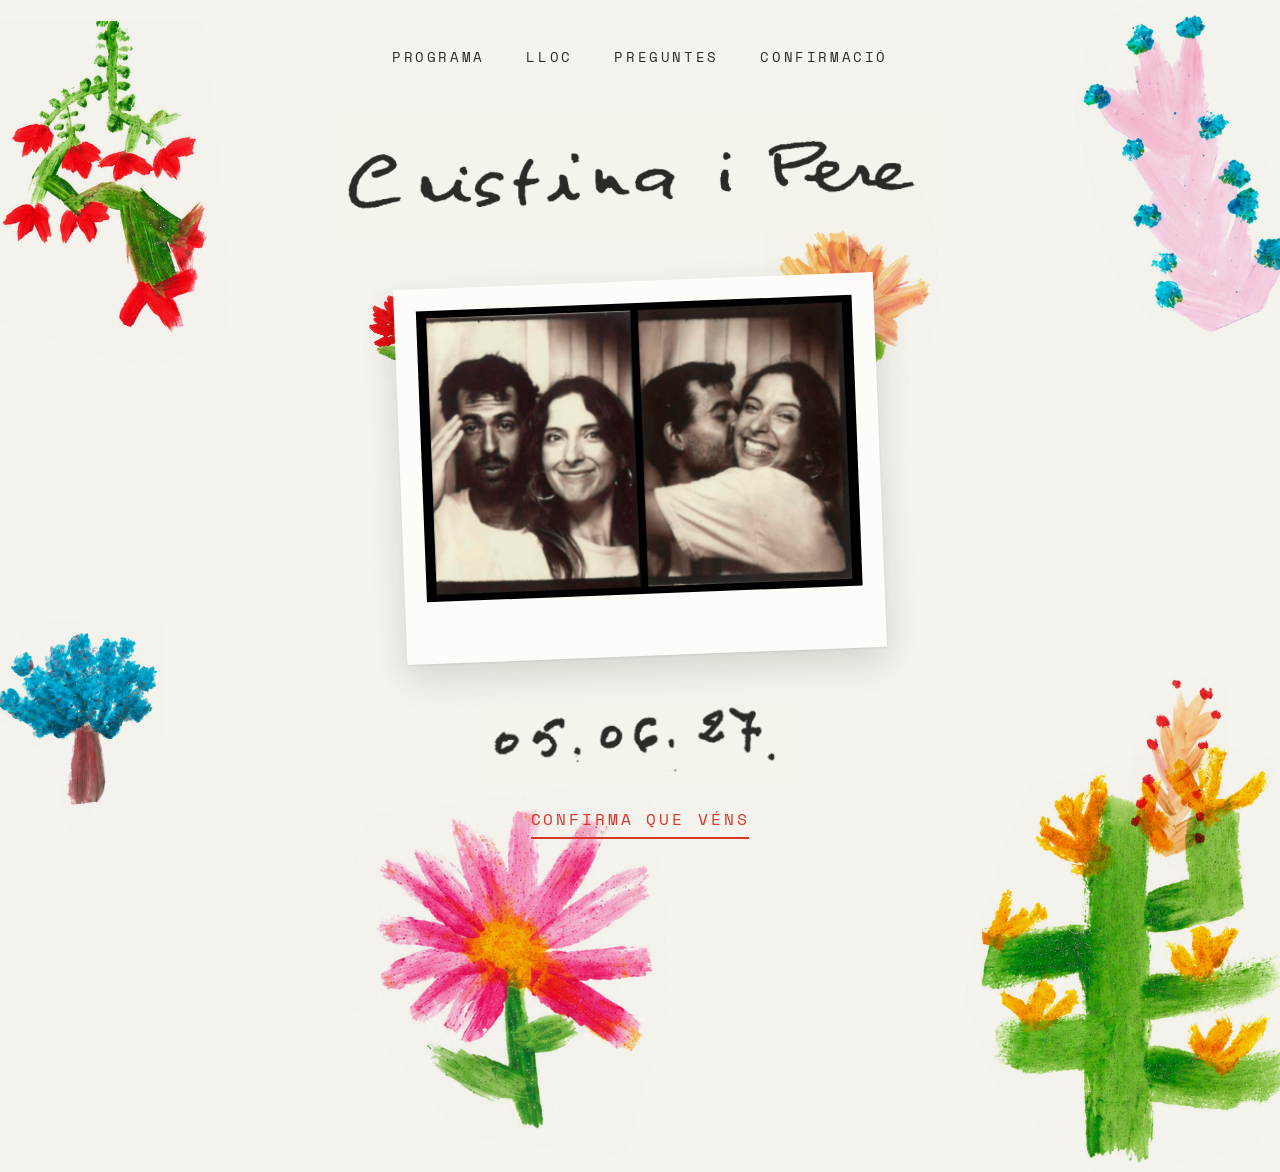
==== index.html @ 9414f6a2 "Add static wedding site for Cristina i Pere Home (two variants: plain photo and polaroid), programa," ====
<!doctype html>
<html lang="ca">
<head>
  <meta charset="utf-8">
  <meta name="viewport" content="width=device-width, initial-scale=1">
  <title>Cristina i Pere · 05.06.27</title>
  <!-- Home variant: polaroid frame -->
  <meta name="description" content="Ens casem! Cristina i Pere, 5 de juny de 2027.">
  <link rel="preconnect" href="https://fonts.googleapis.com">
  <link rel="preconnect" href="https://fonts.gstatic.com" crossorigin>
  <link href="https://fonts.googleapis.com/css2?family=Space+Mono&family=EB+Garamond:ital,wght@0,400;0,500;1,400&family=Homemade+Apple&display=swap" rel="stylesheet">
  <link rel="stylesheet" href="css/style.css">
</head>
<body>

  <div class="flora" aria-hidden="true">
    <img class="f-1" src="media/1d.jpg" alt="">
    <img class="f-3" src="media/3d.jpg" alt="">
    <img class="f-4" src="media/4d.jpg" alt="">
    <img class="f-5" src="media/5d.jpg" alt="">
    <img class="f-2" src="media/2d.jpg" alt="">
    <img class="f-6" src="media/6d.jpg" alt="">
  </div>

  <nav class="nav" aria-label="Principal">
    <a href="programa.html">Programa</a>
    <a href="lloc.html">Lloc</a>
    <a href="preguntes.html">Preguntes</a>
    <a href="confirmacio.html">Confirmació</a>
  </nav>

  <main class="hero hero--polaroid">
    <h1 class="title">
      <img src="media/cptitle.png" alt="Cristina i Pere"
           onerror="this.outerHTML='<span class=&quot;fallback&quot;>Cristina i Pere</span>'">
    </h1>

    <div class="polaroid">
      <img class="bloom bloom-left" src="media/7d.jpg" alt="" aria-hidden="true">
      <img class="bloom bloom-right" src="media/8d.jpg" alt="" aria-hidden="true">
      <div class="frame">
        <img src="media/cristinapere.gif" alt="Cristina i Pere en un fotomaton" width="1920" height="1280">
      </div>
    </div>

    <p class="date">
      <img src="media/cpdate.png" alt="05.06.27"
           onerror="this.outerHTML='<span class=&quot;fallback&quot;>05.06.27.</span>'">
    </p>

    <a class="cta" href="confirmacio.html">Confirma que véns</a>
  </main>

</body>
</html>
---- css/style.css ----
/* ---------- Tokens ---------- */
:root {
  --bg: #f5f3ed; /* matches the backdrop baked into cptitle.png / cpdate.png */
  --ink: #2b2a26;
  --ink-soft: #6b6962;
  --red: #d9372a;
  --rule: rgba(43, 42, 38, 0.18);
  --mono: "Space Mono", "SFMono-Regular", Menlo, Consolas, monospace;
  --serif: "EB Garamond", "Cormorant Garamond", Georgia, "Times New Roman", serif;
  --hand: "Homemade Apple", "Bradley Hand", "Segoe Script", cursive;
  --max: 720px;
}

/* ---------- Base ---------- */
*, *::before, *::after { box-sizing: border-box; }
html { -webkit-text-size-adjust: 100%; scroll-behavior: smooth; }
body {
  margin: 0;
  background: var(--bg);
  color: var(--ink);
  font-family: var(--serif);
  font-size: 1.2rem;
  line-height: 1.55;
  min-height: 100vh;
  position: relative;
  overflow-x: hidden;
}
img { max-width: 100%; height: auto; display: block; }
a { color: inherit; }
::selection { background: var(--red); color: #fff; }

/* ---------- Navigation ---------- */
.nav {
  position: relative;
  display: flex;
  flex-wrap: wrap;
  justify-content: center;
  gap: 0.5rem 2.6rem;
  padding: 2.6rem 1rem 0;
  font-family: var(--mono);
  font-size: 0.9rem;
  letter-spacing: 0.18em;
  text-transform: uppercase;
}
.nav a {
  text-decoration: none;
  color: var(--ink);
  padding: 0.3rem 0;
  border-bottom: 1.5px solid transparent;
  transition: color 0.2s, border-color 0.2s;
}
.nav a:hover,
.nav a:focus-visible { color: var(--red); outline: none; }
.nav a[aria-current="page"] { color: var(--red); }

/* ---------- Home hero ---------- */
.hero {
  position: relative;
  display: flex;
  flex-direction: column;
  align-items: center;
  text-align: center;
  /* bottom padding reserves room for the flowers at the foot of the page */
  padding: 7vh 1rem clamp(220px, 26vw, 420px);
}
.hero .title { width: min(80vw, 600px); margin: 0 0 7vh; }
.hero .title img { width: 100%; }
.hero .title .fallback {
  font-family: var(--hand);
  font-size: clamp(2.2rem, 7vw, 3.6rem);
  line-height: 1.3;
  margin: 0;
  font-weight: 400;
}

.photo { position: relative; width: min(88vw, 580px); }
.photo > img { position: relative; z-index: 1; width: 100%; }
.photo .bloom { position: absolute; z-index: 0; mix-blend-mode: multiply; pointer-events: none; }
.photo .bloom-left  { width: 34%; left: -13%; top: -16%; }
.photo .bloom-right { width: 40%; right: -12%; top: -30%; }

.hero .date { width: min(56vw, 320px); margin: 8vh 0 3.5vh; }
.hero .date img { width: 100%; }
.hero .date .fallback {
  font-family: var(--hand);
  font-size: clamp(1.6rem, 5vw, 2.4rem);
  margin: 0;
  letter-spacing: 0.1em;
}

/* ---------- Buttons / links ---------- */
.cta {
  font-family: var(--mono);
  font-size: 1rem;
  letter-spacing: 0.18em;
  text-transform: uppercase;
  text-decoration: none;
  color: var(--red);
  padding-bottom: 0.35rem;
  border-bottom: 2px solid var(--red);
  transition: opacity 0.2s;
}
.cta:hover { opacity: 0.7; }

.btn {
  display: inline-block;
  font-family: var(--mono);
  font-size: 0.95rem;
  letter-spacing: 0.18em;
  text-transform: uppercase;
  text-decoration: none;
  color: #fff;
  background: var(--red);
  padding: 1.1rem 2.2rem;
  border-radius: 999px;
  transition: transform 0.15s, box-shadow 0.15s;
}
.btn:hover { transform: translateY(-2px); box-shadow: 0 8px 20px rgba(217, 55, 42, 0.25); }

/* ---------- Inner pages ---------- */
.page {
  position: relative;
  max-width: var(--max);
  margin: 0 auto;
  padding: 7vh 1.25rem 14vh;
}
.page-lead {
  text-align: center;
  font-size: clamp(1.6rem, 4vw, 2.2rem);
  line-height: 1.25;
  font-weight: 400;
  margin: 0 auto 4rem;
  max-width: 24ch;
}
.page-lead em { font-style: italic; color: var(--red); }
.page p { margin: 0 0 1.2rem; }
.page h2 {
  font-family: var(--mono);
  font-weight: 400;
  font-size: 0.8rem;
  letter-spacing: 0.25em;
  text-transform: uppercase;
  color: var(--ink-soft);
  margin: 3rem 0 1rem;
}
.center { text-align: center; }

/* Schedule */
.schedule { list-style: none; margin: 0; padding: 0; }
.schedule li {
  display: grid;
  grid-template-columns: 6.5rem 1fr;
  gap: 1.5rem;
  padding: 1.4rem 0;
  border-top: 1px solid var(--rule);
}
.schedule li:last-child { border-bottom: 1px solid var(--rule); }
.schedule time {
  font-family: var(--mono);
  font-size: 0.9rem;
  letter-spacing: 0.1em;
  color: var(--red);
  padding-top: 0.3rem;
}
.schedule strong { display: block; font-weight: 500; font-size: 1.35rem; }
.schedule span { color: var(--ink-soft); }

/* Place */
.map {
  width: 100%;
  aspect-ratio: 4 / 3;
  border: 1px solid var(--rule);
  margin: 2rem 0;
  filter: grayscale(1) contrast(0.95);
}
.address { font-style: normal; }
.address a { color: var(--red); }

/* FAQ */
.faq { border-top: 1px solid var(--rule); }
.faq details { border-bottom: 1px solid var(--rule); }
.faq summary {
  cursor: pointer;
  list-style: none;
  padding: 1.3rem 2.5rem 1.3rem 0;
  font-size: 1.35rem;
  position: relative;
}
.faq summary::-webkit-details-marker { display: none; }
.faq summary::after {
  content: "+";
  position: absolute;
  right: 0.25rem;
  top: 50%;
  transform: translateY(-50%);
  font-family: var(--mono);
  color: var(--red);
  font-size: 1.3rem;
  transition: transform 0.2s;
}
.faq details[open] summary::after { transform: translateY(-50%) rotate(45deg); }
.faq details > p { margin: 0 0 1.4rem; color: var(--ink-soft); padding-right: 2.5rem; }

/* Confirmation */
.rsvp { text-align: center; }
.rsvp .btn { margin: 2rem 0 1.5rem; }
.rsvp .note { color: var(--ink-soft); font-size: 1rem; }

/* ---------- Footer ---------- */
.footer {
  position: relative;
  text-align: center;
  font-family: var(--mono);
  font-size: 0.75rem;
  letter-spacing: 0.2em;
  text-transform: uppercase;
  color: var(--ink-soft);
  /* bottom padding keeps the footer clear of the drawings anchored to the page foot */
  padding: 0 1rem clamp(3rem, 36vw, 560px);
}

/* ---------- Flora (decorative drawings) ---------- */
.flora {
  position: absolute;
  inset: 0;
  pointer-events: none;
  /* no z-index here: a stacking context would isolate the blend from the page background */
  overflow: hidden;
}
.flora img {
  position: absolute;
  mix-blend-mode: multiply;
  width: var(--w);
}
/* Positions follow the design mockup. Offsets are in vw (never % — a percentage
   would be relative to page height, so the flowers would shift between pages). */
.flora .f-1 { --w: clamp(150px, 22vw, 340px); top: -2vw;  left: -2vw; }
.flora .f-3 { --w: clamp(150px, 24vw, 370px); top: -3vw;  right: -4vw; }
.flora .f-4 { --w: clamp(110px, 15vw, 240px); top: 45vw;  left: -1vw; }
.flora .f-5 { --w: clamp(110px, 14vw, 220px); top: 48vw;  right: 2vw; }
.flora .f-2 { --w: clamp(170px, 28vw, 440px); bottom: -7vw; left: 27%; }
.flora .f-6 { --w: clamp(170px, 28vw, 440px); bottom: -4vw; right: -3vw; }

@media (max-width: 720px) {
  body { font-size: 1.1rem; }
  .nav { flex-direction: column; align-items: center; gap: 0.55rem; font-size: 0.8rem; padding-top: 2rem; }
  .hero { padding-top: 5vh; }
  .flora .f-4, .flora .f-5 { display: none; }
  .flora .f-1 { --w: 27vw; top: -1vw; left: -7vw; }
  .flora .f-3 { --w: 29vw; top: -2vw; right: -9vw; }
  .flora .f-2 { --w: 44vw; left: -8vw; bottom: -3vw; }
  .flora .f-6 { --w: 44vw; right: -8vw; bottom: -2vw; }
  .footer { padding-bottom: 60vw; }
  .schedule li { grid-template-columns: 1fr; gap: 0.25rem; }
  .page-lead { margin-bottom: 3rem; }
}

/* ---------- Home variant: polaroid ---------- */
.polaroid {
  position: relative;
  width: min(84vw, 480px);
  margin-top: 0;
}
.polaroid .frame {
  position: relative;
  z-index: 1;
  background: #fdfcf8;
  padding: 4.5% 4.5% 13%;
  transform: rotate(-2.2deg);
  box-shadow:
    0 1px 2px rgba(43, 42, 38, 0.08),
    0 14px 34px rgba(43, 42, 38, 0.16);
}
.polaroid .frame img { width: 100%; }
.polaroid .bloom { position: absolute; z-index: 0; mix-blend-mode: multiply; pointer-events: none; }
.polaroid .bloom-left  { width: 28%; left: -13%; top: -12%; }
.polaroid .bloom-right { width: 36%; right: -12%; top: -24%; }

.hero--polaroid { padding-top: 4vh; }
.hero--polaroid .title { margin-bottom: 4.5vh; }
.hero--polaroid .date { margin: 5vh 0 2.5vh; }

@media (max-width: 720px) {
  .polaroid .frame { transform: rotate(-1.6deg); }
}

/* ---------- Inner-page header with logo ---------- */
/* 3-column grid keeps the nav exactly where it sits on the home page;
   the logo hangs off its left edge, so the corner drawings stay put. */
.header {
  display: grid;
  grid-template-columns: 1fr auto 1fr;
  align-items: center;
  padding-top: 2.4rem;
}
.header .nav { padding-top: 0; }
.logo {
  grid-column: 1;
  justify-self: end;
  width: clamp(180px, 16vw, 230px);
  margin-right: 3.2rem;
  opacity: 0.9;
  transition: opacity 0.2s;
}
.logo:hover { opacity: 1; }
.logo img { width: 100%; }

@media (max-width: 1100px) {
  .header { display: block; padding-top: 0; }
  .logo {
    display: block;
    width: 170px;
    margin: 2.2rem auto 0;
  }
  .header .nav { padding-top: 1.2rem; }
}

/* Handwritten word dropped inline in a heading (media/celebrar.png).
   The PNG has generous transparent padding: at 2em tall its x-height and
   baseline line up with the Garamond around it. */
.hand-word {
  display: inline-block;
  height: 2em;
  width: auto;
  vertical-align: -0.68em;
  margin: 0 -0.25em;
}
.page-lead--wide { max-width: 30ch; }

/* Fully handwritten heading (transparent PNG with ~1/3 ink, 2/3 padding);
   negative margins trim the empty space so it sits where the text heading did. */
.page-lead--hand { max-width: none; }
.page-lead--hand img {
  width: min(100%, 600px);
  margin: -9% auto calc(3rem - 8%);
}
/* longer sentences get a little more room so the letters stay legible */
.page-lead--hand-long img { width: min(100%, 700px); }

/* Watercolour of the venue on the Lloc page */
.masia {
  width: min(100%, 520px);
  margin: -10rem auto 2.5rem;   /* tucks up under the handwritten heading */
}
.page-lead--hand { position: relative; z-index: 1; } /* heading stays above the painting */
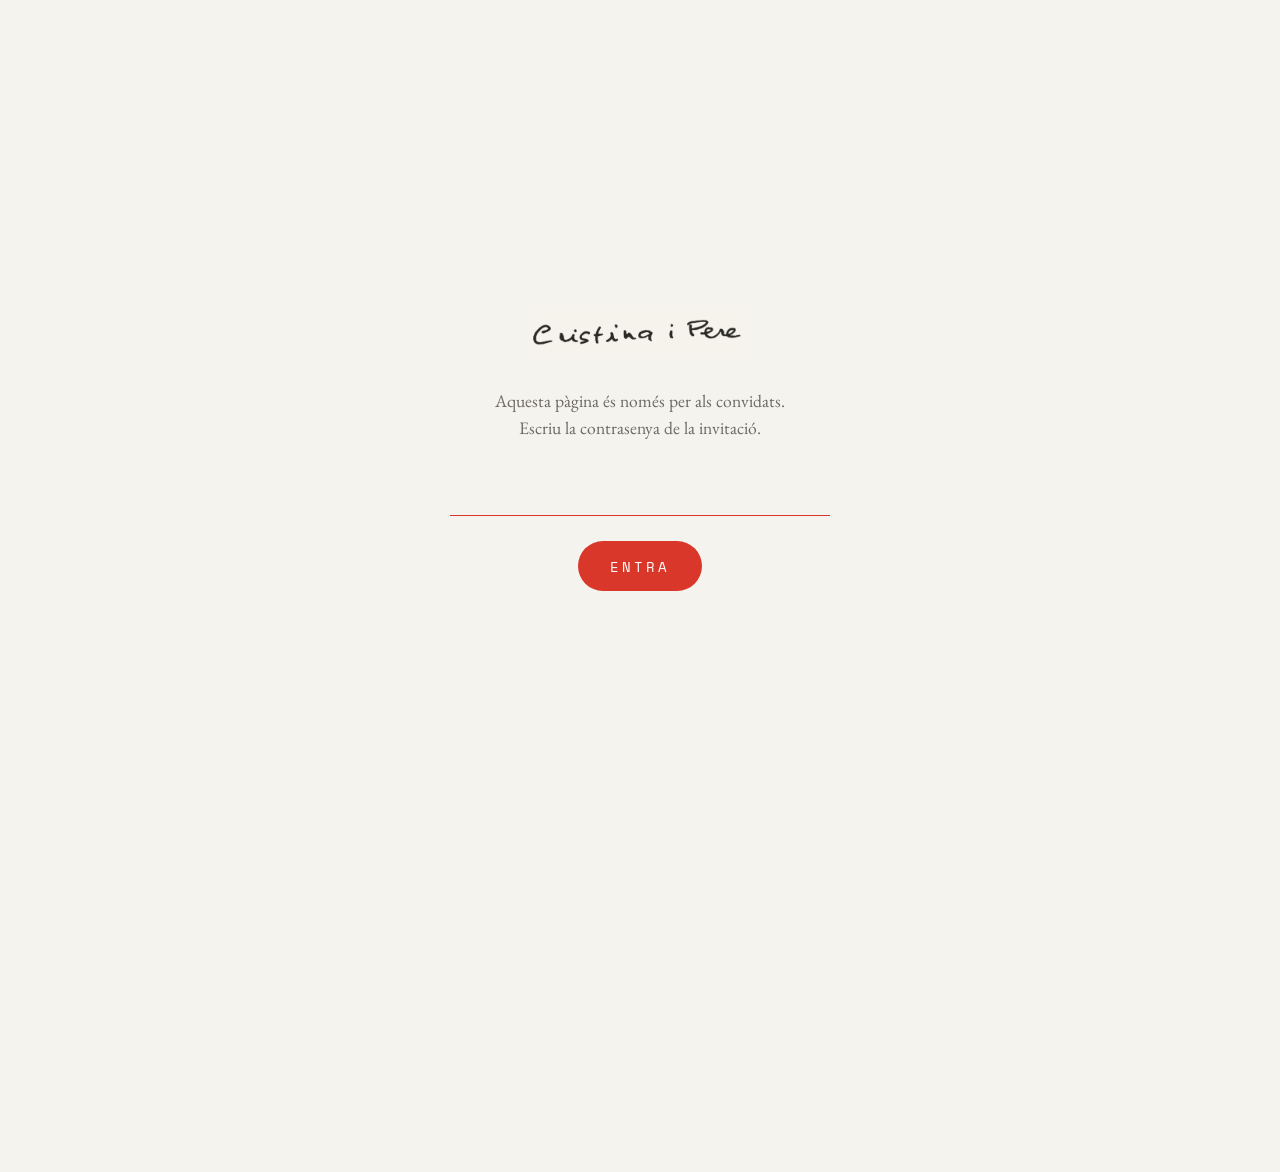
==== commit 74094687: "Add client-side password gate Guests enter the invitation code once; only its SHA-256 lives in the s" ====
--- a/index.html
+++ b/index.html
@@ -10,6 +10,7 @@
   <link rel="preconnect" href="https://fonts.gstatic.com" crossorigin>
   <link href="https://fonts.googleapis.com/css2?family=Space+Mono&family=EB+Garamond:ital,wght@0,400;0,500;1,400&family=Homemade+Apple&display=swap" rel="stylesheet">
   <link rel="stylesheet" href="css/style.css">
+  <script src="js/gate.js"></script>
 </head>
 <body>
 
--- a/css/style.css
+++ b/css/style.css
@@ -234,7 +234,7 @@
 }
 /* Positions follow the design mockup. Offsets are in vw (never % — a percentage
    would be relative to page height, so the flowers would shift between pages). */
-.flora .f-1 { --w: clamp(150px, 22vw, 340px); top: -2vw;  left: -2vw; }
+.flora .f-1 { --w: clamp(150px, 22vw, 340px); top: -4.5vw; left: -2vw; } /* the JPG has ~11% blank at the top */
 .flora .f-3 { --w: clamp(150px, 24vw, 370px); top: -3vw;  right: -4vw; }
 .flora .f-4 { --w: clamp(110px, 15vw, 240px); top: 45vw;  left: -1vw; }
 .flora .f-5 { --w: clamp(110px, 14vw, 220px); top: 48vw;  right: 2vw; }
@@ -246,7 +246,7 @@
   .nav { flex-direction: column; align-items: center; gap: 0.55rem; font-size: 0.8rem; padding-top: 2rem; }
   .hero { padding-top: 5vh; }
   .flora .f-4, .flora .f-5 { display: none; }
-  .flora .f-1 { --w: 27vw; top: -1vw; left: -7vw; }
+  .flora .f-1 { --w: 27vw; top: -5vw; left: -7vw; }
   .flora .f-3 { --w: 29vw; top: -2vw; right: -9vw; }
   .flora .f-2 { --w: 44vw; left: -8vw; bottom: -3vw; }
   .flora .f-6 { --w: 44vw; right: -8vw; bottom: -2vw; }
@@ -331,15 +331,75 @@
    negative margins trim the empty space so it sits where the text heading did. */
 .page-lead--hand { max-width: none; }
 .page-lead--hand img {
-  width: min(100%, 600px);
-  margin: -9% auto calc(3rem - 8%);
+  width: min(88%, 470px);
+  margin: -7% auto calc(3rem - 8%);
+  opacity: 0.9;    /* softens the very crisp scan so it reads like ink, not print */
 }
 /* longer sentences get a little more room so the letters stay legible */
-.page-lead--hand-long img { width: min(100%, 700px); }
+.page-lead--hand-long img { width: min(96%, 560px); }
 
 /* Watercolour of the venue on the Lloc page */
 .masia {
   width: min(100%, 520px);
-  margin: -10rem auto 2.5rem;   /* tucks up under the handwritten heading */
+  margin: -7.5rem auto 2.5rem;   /* tucks up under the handwritten heading */
 }
 .page-lead--hand { position: relative; z-index: 1; } /* heading stays above the painting */
+
+/* ---------- Password gate ---------- */
+html.locked { overflow: hidden; }
+html.locked body > :not(.gate) { visibility: hidden; }
+.gate {
+  position: fixed;
+  inset: 0;
+  z-index: 100;
+  display: flex;
+  align-items: center;
+  justify-content: center;
+  padding: 1.5rem;
+  background: var(--bg);
+  transition: opacity 0.4s;
+}
+.gate.is-open { opacity: 0; pointer-events: none; }
+.gate-box {
+  width: min(100%, 380px);
+  text-align: center;
+}
+.gate-logo { width: 220px; margin: 0 auto 2rem; }
+.gate-text { margin: 0 0 1.6rem; color: var(--ink-soft); font-size: 1.1rem; line-height: 1.5; }
+.gate-input {
+  display: block;
+  width: 100%;
+  box-sizing: border-box;
+  font-family: var(--mono);
+  font-size: 1.2rem;
+  letter-spacing: 0.4em;
+  text-align: center;
+  color: var(--ink);
+  background: transparent;
+  border: 0;
+  border-bottom: 1.5px solid var(--ink);
+  padding: 0.6rem 0;
+  margin-bottom: 1.6rem;
+  outline: none;
+  border-radius: 0;
+}
+.gate-input:focus { border-bottom-color: var(--red); }
+.gate-btn {
+  font-family: var(--mono);
+  font-size: 0.9rem;
+  letter-spacing: 0.2em;
+  text-transform: uppercase;
+  color: #fff;
+  background: var(--red);
+  border: 0;
+  border-radius: 999px;
+  padding: 0.9rem 2rem;
+  cursor: pointer;
+}
+.gate-btn:hover { opacity: 0.85; }
+.gate-error { margin: 1.2rem 0 0; color: var(--red); font-size: 1rem; }
+.gate-box.shake { animation: shake 0.35s; }
+@keyframes shake {
+  20% { transform: translateX(-6px); } 40% { transform: translateX(6px); }
+  60% { transform: translateX(-4px); } 80% { transform: translateX(4px); }
+}
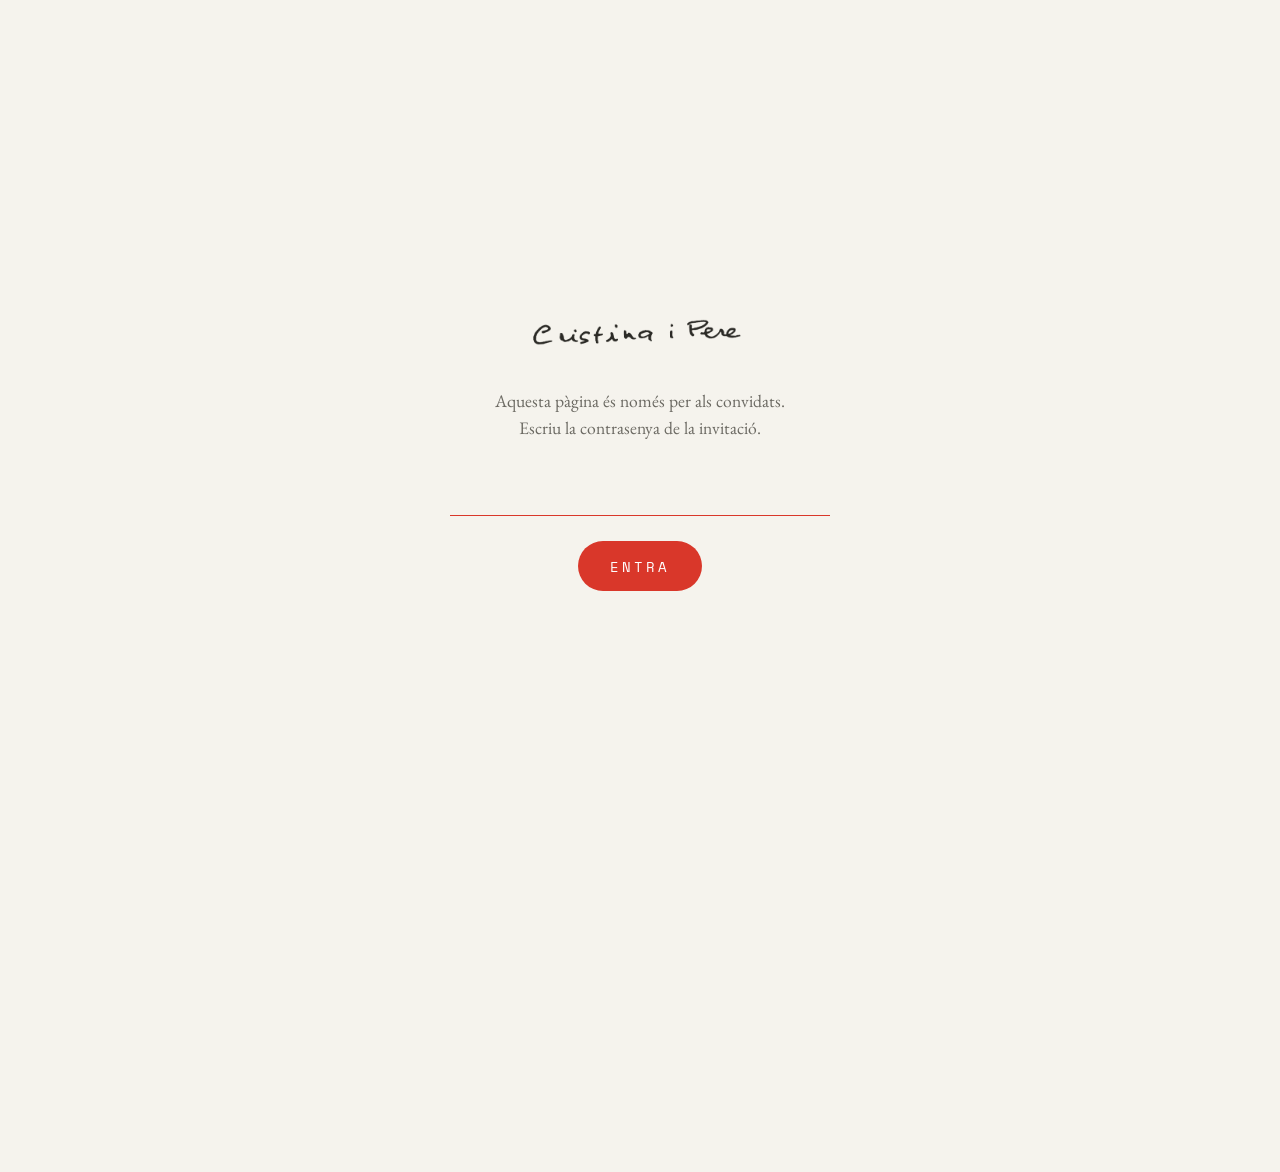
==== commit 7017ba11: "Add burger menu on phones Full-screen menu behind a two-line burger, small logo top-left on inner pa" ====
--- a/index.html
+++ b/index.html
@@ -4,6 +4,15 @@
   <meta charset="utf-8">
   <meta name="viewport" content="width=device-width, initial-scale=1">
   <title>Cristina i Pere · 05.06.27</title>
+  <meta property="og:type" content="website">
+  <meta property="og:site_name" content="Cristina i Pere">
+  <meta property="og:title" content="Cristina i Pere · 05.06.27">
+  <meta property="og:description" content="Ens casem! 5 de juny de 2027. Tota la informació i la confirmació d'assistència.">
+  <meta property="og:url" content="https://bertacume.github.io/kittypereboda/">
+  <meta property="og:image" content="https://bertacume.github.io/kittypereboda/media/share.jpg">
+  <meta property="og:image:width" content="1200">
+  <meta property="og:image:height" content="630">
+  <meta name="twitter:card" content="summary_large_image">
   <!-- Home variant: polaroid frame -->
   <meta name="description" content="Ens casem! Cristina i Pere, 5 de juny de 2027.">
   <link rel="preconnect" href="https://fonts.googleapis.com">
@@ -11,6 +20,7 @@
   <link href="https://fonts.googleapis.com/css2?family=Space+Mono&family=EB+Garamond:ital,wght@0,400;0,500;1,400&family=Homemade+Apple&display=swap" rel="stylesheet">
   <link rel="stylesheet" href="css/style.css">
   <script src="js/gate.js"></script>
+  <script src="js/nav.js" defer></script>
 </head>
 <body>
 
@@ -23,7 +33,12 @@
     <img class="f-6" src="media/6d.jpg" alt="">
   </div>
 
-  <nav class="nav" aria-label="Principal">
+  <button class="burger" type="button" aria-label="Menú" aria-expanded="false" aria-controls="nav">
+    <span></span><span></span>
+  </button>
+
+  <nav class="nav" id="nav" aria-label="Principal">
+    <a href="index.html" aria-current="page">Inici</a>
     <a href="programa.html">Programa</a>
     <a href="lloc.html">Lloc</a>
     <a href="preguntes.html">Preguntes</a>
@@ -48,6 +63,7 @@
       <img src="media/cpdate.png" alt="05.06.27"
            onerror="this.outerHTML='<span class=&quot;fallback&quot;>05.06.27.</span>'">
     </p>
+    <p class="hero-label hero-label--place">Mas Rocosa &middot; Sant Martí Vell</p>
 
     <a class="cta" href="confirmacio.html">Confirma que véns</a>
   </main>
--- a/css/style.css
+++ b/css/style.css
@@ -243,13 +243,7 @@
 
 @media (max-width: 720px) {
   body { font-size: 1.1rem; }
-  .nav { flex-direction: column; align-items: center; gap: 0.55rem; font-size: 0.8rem; padding-top: 2rem; }
   .hero { padding-top: 5vh; }
-  .flora .f-4, .flora .f-5 { display: none; }
-  .flora .f-1 { --w: 27vw; top: -5vw; left: -7vw; }
-  .flora .f-3 { --w: 29vw; top: -2vw; right: -9vw; }
-  .flora .f-2 { --w: 44vw; left: -8vw; bottom: -3vw; }
-  .flora .f-6 { --w: 44vw; right: -8vw; bottom: -2vw; }
   .footer { padding-bottom: 60vw; }
   .schedule li { grid-template-columns: 1fr; gap: 0.25rem; }
   .page-lead { margin-bottom: 3rem; }
@@ -282,37 +276,6 @@
 
 @media (max-width: 720px) {
   .polaroid .frame { transform: rotate(-1.6deg); }
-}
-
-/* ---------- Inner-page header with logo ---------- */
-/* 3-column grid keeps the nav exactly where it sits on the home page;
-   the logo hangs off its left edge, so the corner drawings stay put. */
-.header {
-  display: grid;
-  grid-template-columns: 1fr auto 1fr;
-  align-items: center;
-  padding-top: 2.4rem;
-}
-.header .nav { padding-top: 0; }
-.logo {
-  grid-column: 1;
-  justify-self: end;
-  width: clamp(180px, 16vw, 230px);
-  margin-right: 3.2rem;
-  opacity: 0.9;
-  transition: opacity 0.2s;
-}
-.logo:hover { opacity: 1; }
-.logo img { width: 100%; }
-
-@media (max-width: 1100px) {
-  .header { display: block; padding-top: 0; }
-  .logo {
-    display: block;
-    width: 170px;
-    margin: 2.2rem auto 0;
-  }
-  .header .nav { padding-top: 1.2rem; }
 }
 
 /* Handwritten word dropped inline in a heading (media/celebrar.png).
@@ -403,3 +366,117 @@
   20% { transform: translateX(-6px); } 40% { transform: translateX(6px); }
   60% { transform: translateX(-4px); } 80% { transform: translateX(4px); }
 }
+
+/* ---------- Home: small mono labels (phone layout only) ---------- */
+.hero-label {
+  display: none;
+  font-family: var(--mono);
+  font-size: 0.72rem;
+  letter-spacing: 0.25em;
+  text-transform: uppercase;
+  color: var(--ink-soft);
+  margin: 0;
+}
+
+/* ---------- Home on phones: follows the mobile mockup ---------- */
+@media (max-width: 720px) {
+  .hero { padding: 3vh 1rem 200px; }
+  .hero .title { width: 66vw; margin-bottom: 0; }
+  .hero-label { display: block; }
+  .hero-label--place { margin-top: 0.4rem; }
+
+  .photo, .polaroid { width: 66vw; margin-top: 1.6rem; }
+  .polaroid .bloom, .photo .bloom { display: none; }
+
+  .hero .date { width: 40vw; margin: 2.4rem 0 0; }
+
+  /* the underlined link becomes a pill button */
+  .hero .cta {
+    margin-top: 1.6rem;
+    color: #fff;
+    background: var(--red);
+    border-bottom: 0;
+    border-radius: 999px;
+    padding: 1.05rem 2.4rem;
+    font-size: 0.85rem;
+  }
+
+  /* all six drawings, sized and placed like the mockup */
+  .flora .f-1 { --w: 27vw; top: -5vw;  left: -9vw; }
+  .flora .f-3 { --w: 24vw; top: 12vw;  right: -5vw; }
+  .flora .f-4 { --w: 18vw; top: 88vw;  left: -3vw;  display: block; }
+  .flora .f-5 { --w: 16vw; top: 100vw; right: -2vw; display: block; }
+  .flora .f-2 { --w: 34vw; left: 26%;  bottom: -5vw; }
+  .flora .f-6 { --w: 30vw; right: -5vw; bottom: -2vw; }
+}
+
+/* inner pages on phones: text runs full width, so the two mid-page drawings would sit under it */
+@media (max-width: 720px) {
+  .flora--inner .f-4, .flora--inner .f-5 { display: none; }
+}
+
+/* ---------- Burger menu (phones) ---------- */
+.burger, .brand { display: none; }
+
+@media (max-width: 720px) {
+  .brand {
+    display: block;
+    position: absolute;
+    top: 1.35rem;
+    left: 1.25rem;
+    width: 120px;
+    z-index: 20;
+  }
+  .brand img { width: 100%; }
+
+  .burger {
+    display: block;
+    position: fixed;
+    top: 1.1rem;
+    right: 1rem;
+    z-index: 40;
+    width: 44px;
+    height: 44px;
+    padding: 0;
+    border: 0;
+    background: transparent;
+    cursor: pointer;
+    -webkit-tap-highlight-color: transparent;
+  }
+  .burger span {
+    position: absolute;
+    left: 8px;
+    right: 8px;
+    height: 1.5px;
+    background: var(--ink);
+    transition: transform 0.3s, top 0.3s;
+  }
+  .burger span:first-child { top: 17px; }
+  .burger span:last-child  { top: 26px; }
+  .burger[aria-expanded="true"] span:first-child { top: 21.5px; transform: rotate(45deg); }
+  .burger[aria-expanded="true"] span:last-child  { top: 21.5px; transform: rotate(-45deg); }
+
+  /* the nav becomes a full-screen sheet */
+  .nav {
+    position: fixed;
+    inset: 0;
+    z-index: 30;
+    flex-direction: column;
+    align-items: center;
+    justify-content: center;
+    gap: 1.6rem;
+    padding: 0;
+    font-size: 1rem;
+    letter-spacing: 0.25em;
+    background: var(--bg);
+    opacity: 0;
+    visibility: hidden;
+    transition: opacity 0.3s, visibility 0.3s;
+  }
+  .nav.is-open { opacity: 1; visibility: visible; }
+  html.menu-open { overflow: hidden; }
+
+  /* the menu is out of flow now, so the content needs the top room back */
+  .hero { padding-top: 5.5rem; }
+  .page { padding-top: 5.5rem; }
+}
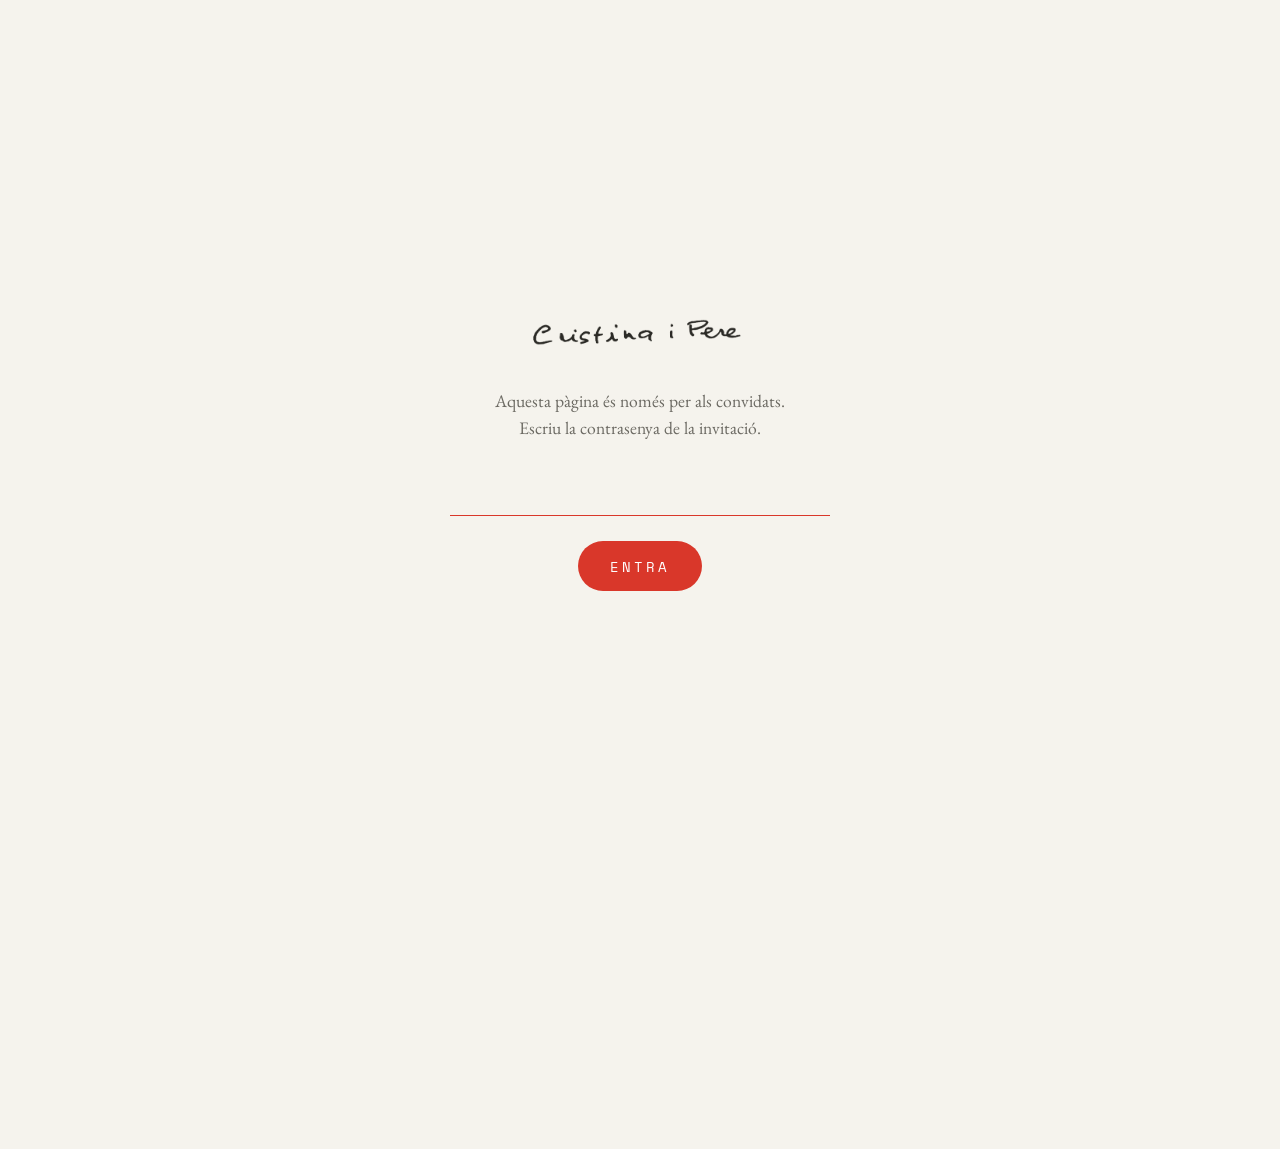
==== commit da25e1c5: "Phone home: full viewport under Safari toolbar, scroll locked Co-Authored-By: Claude Opus 5 (1M cont" ====
--- a/index.html
+++ b/index.html
@@ -1,5 +1,5 @@
 <!doctype html>
-<html lang="ca">
+<html lang="ca" class="home">
 <head>
   <meta charset="utf-8">
   <meta name="viewport" content="width=device-width, initial-scale=1">
@@ -21,6 +21,7 @@
   <link rel="stylesheet" href="css/style.css">
   <script src="js/gate.js"></script>
   <script src="js/nav.js" defer></script>
+  <script src="js/greet.js"></script>
 </head>
 <body>
 
@@ -31,6 +32,7 @@
     <img class="f-5" src="media/5d.jpg" alt="">
     <img class="f-2" src="media/2d.jpg" alt="">
     <img class="f-6" src="media/6d.jpg" alt="">
+    <img class="f-9" src="media/9d.png" alt="">
   </div>
 
   <button class="burger" type="button" aria-label="Menú" aria-expanded="false" aria-controls="nav">
--- a/css/style.css
+++ b/css/style.css
@@ -21,7 +21,7 @@
   font-family: var(--serif);
   font-size: 1.2rem;
   line-height: 1.55;
-  min-height: 100vh;
+  min-height: 100vh;    /* iOS Safari: the large viewport, i.e. under the toolbar too */
   position: relative;
   overflow-x: hidden;
 }
@@ -240,6 +240,7 @@
 .flora .f-5 { --w: clamp(110px, 14vw, 220px); top: 48vw;  right: 2vw; }
 .flora .f-2 { --w: clamp(170px, 28vw, 440px); bottom: -7vw; left: 27%; }
 .flora .f-6 { --w: clamp(170px, 28vw, 440px); bottom: -4vw; right: -3vw; }
+.flora .f-9 { --w: clamp(120px, 19vw, 300px); bottom: -3vw; left: -2vw; }
 
 @media (max-width: 720px) {
   body { font-size: 1.1rem; }
@@ -293,6 +294,7 @@
 /* Fully handwritten heading (transparent PNG with ~1/3 ink, 2/3 padding);
    negative margins trim the empty space so it sits where the text heading did. */
 .page-lead--hand { max-width: none; }
+.page-lead--hand picture { display: block; }
 .page-lead--hand img {
   width: min(88%, 470px);
   margin: -7% auto calc(3rem - 8%);
@@ -380,19 +382,23 @@
 
 /* ---------- Home on phones: follows the mobile mockup ---------- */
 @media (max-width: 720px) {
-  .hero { padding: 3vh 1rem 200px; }
-  .hero .title { width: 66vw; margin-bottom: 0; }
+  .hero {
+    min-height: 100vh;
+    justify-content: center;
+    padding: 3.6rem 1rem 40vw;   /* bottom = room for the drawings (part of them sits under Safari's toolbar) */
+  }
+  .hero .title { width: 60vw; margin-bottom: 0; }
   .hero-label { display: block; }
   .hero-label--place { margin-top: 0.4rem; }
 
-  .photo, .polaroid { width: 66vw; margin-top: 1.6rem; }
+  .photo, .polaroid { width: 58vw; margin-top: 1.2rem; }
   .polaroid .bloom, .photo .bloom { display: none; }
 
-  .hero .date { width: 40vw; margin: 2.4rem 0 0; }
+  .hero .date { width: 38vw; margin: 1.8rem 0 0; }
 
   /* the underlined link becomes a pill button */
   .hero .cta {
-    margin-top: 1.6rem;
+    margin-top: 1.2rem;
     color: #fff;
     background: var(--red);
     border-bottom: 0;
@@ -405,9 +411,11 @@
   .flora .f-1 { --w: 27vw; top: -5vw;  left: -9vw; }
   .flora .f-3 { --w: 24vw; top: 12vw;  right: -5vw; }
   .flora .f-4 { --w: 18vw; top: 88vw;  left: -3vw;  display: block; }
-  .flora .f-5 { --w: 16vw; top: 100vw; right: -2vw; display: block; }
-  .flora .f-2 { --w: 34vw; left: 26%;  bottom: -5vw; }
-  .flora .f-6 { --w: 30vw; right: -5vw; bottom: -2vw; }
+  .flora .f-5 { --w: 18vw; top: 70vw;  right: 11vw; display: block; }   /* tucked under the polaroid corner */
+  /* bottom offsets eat the blank canvas under each drawing so the ink is cut by the screen edge */
+  .flora .f-2 { --w: 34vw; left: 26%;  bottom: -19vw; }
+  .flora .f-6 { --w: 30vw; right: -5vw; bottom: -12vw; }
+  .flora .f-9 { --w: 27vw; left: -2vw;  bottom: -8vw; }
 }
 
 /* inner pages on phones: text runs full width, so the two mid-page drawings would sit under it */
@@ -423,8 +431,9 @@
     display: block;
     position: absolute;
     top: 1.35rem;
-    left: 1.25rem;
-    width: 120px;
+    left: 50%;
+    transform: translateX(-50%);
+    width: 130px;
     z-index: 20;
   }
   .brand img { width: 100%; }
@@ -477,6 +486,36 @@
   html.menu-open { overflow: hidden; }
 
   /* the menu is out of flow now, so the content needs the top room back */
-  .hero { padding-top: 5.5rem; }
   .page { padding-top: 5.5rem; }
 }
+
+/* phones: the two-line "-m" headings have much less blank padding than the wide ones */
+@media (max-width: 720px) {
+  .page-lead--hand img,
+  .page-lead--hand-long img {
+    width: 80vw;
+    margin: -1rem auto 1.4rem;
+  }
+  .masia { margin-top: -4.5rem; }
+}
+
+/* "Hola, <nom>" replaces the venue line when the URL carries ?n=…; shown at every width */
+.hero-label--greeting { display: block; color: var(--ink); margin-top: 0.6rem; }
+.hero-row { display: flex; flex-direction: column; align-items: center; }
+@media (min-width: 721px) {
+  /* wide screens: greeting and button on one row, same size, aligned on the baseline */
+  .hero-row { flex-direction: row; align-items: baseline; gap: 1.8rem; margin-top: 3.5vh; }
+  .hero-label--greeting { font-size: 1rem; letter-spacing: 0.18em; margin: 0; }
+  .hero-hola { display: none; }
+  .hero .date { margin-bottom: 0; }
+  .hero-row + * { margin-top: 0; }
+}
+
+/* Phone home page: the page is one screen tall (large viewport, so the bottom drawings run
+   under Safari's translucent toolbar) and scrolling is locked so it never jumps. Only on
+   phones tall enough to hold everything; small ones keep scrolling normally. */
+@media (max-width: 720px) and (min-height: 640px) {
+  html.home { overflow: hidden; height: 100%; }
+  html.home body { overflow: hidden; touch-action: none; }
+  html.home .nav, html.home .burger { touch-action: auto; }
+}
